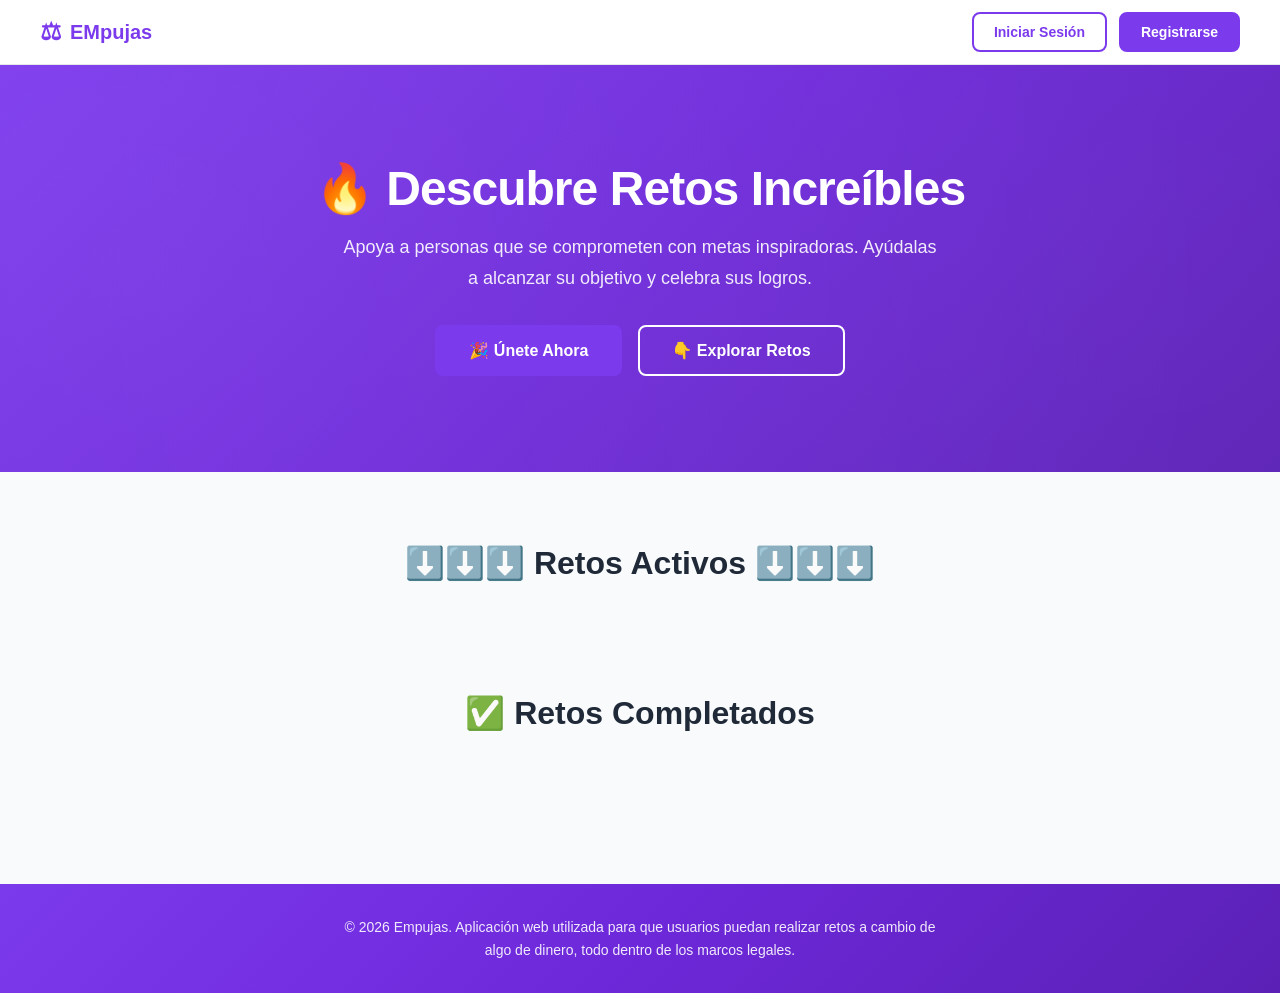
==== Documents/VisualStudioProjects/2.0/challenge-app/src/main/webapp/index.html @ 2b6a4ec1 "Add purple footer with legal disclaimer to all pages Footer: © 2026 Empujas. Aplicación web utilizad" ====
<!DOCTYPE html>
<html lang="es">
<head>
    <meta charset="UTF-8">
    <meta name="viewport" content="width=device-width, initial-scale=1.0">
    <title>EMpujas - Retos Increíbles</title>
    <link rel="stylesheet" href="css/style.css">
</head>
<body>
    <nav class="navbar">
        <div class="nav-container">
            <a href="/" class="nav-logo">
                <span class="logo-icon">&#9878;</span>
                <span class="logo-text">EMpujas</span>
            </a>
            <div class="nav-links" id="navLinks">
                <a href="login.html" class="btn btn-outline">Iniciar Sesión</a>
                <a href="register.html" class="btn btn-primary">Registrarse</a>
            </div>
        </div>
    </nav>

    <main>
        <section class="hero">
            <div class="hero-content">
                <h1>&#128293; Descubre Retos Increíbles</h1>
                <p class="hero-subtitle">Apoya a personas que se comprometen con metas inspiradoras. Ayúdalas a alcanzar su objetivo y celebra sus logros.</p>
                <div class="hero-actions">
                    <a href="register.html" class="btn btn-primary btn-lg">&#127881; Únete Ahora</a>
                    <a href="#challenges" class="btn btn-outline btn-lg">&#128071; Explorar Retos</a>
                </div>
            </div>
        </section>

        <section id="challenges" class="challenges-section">
            <div class="container">
                <h2>&#11015;&#65039;&#11015;&#65039;&#11015;&#65039; Retos Activos &#11015;&#65039;&#11015;&#65039;&#11015;&#65039;</h2>
                <div id="estado" class="estado"></div>
                <div id="activeChallengesGrid" class="challenges-grid"></div>
                <h2 id="completedHeading" style="margin-top:3rem">&#9989; Retos Completados</h2>
                <div id="completedChallengesGrid" class="challenges-grid"></div>
            </div>
        </section>
    </main>

    <div id="detailModal" class="modal-overlay hidden">
        <div class="modal-content modal-lg">
            <button class="modal-close" id="closeDetail">&times;</button>
            <div id="detailContent"></div>
        </div>
    </div>

    <div id="donateModal" class="modal-overlay hidden">
        <div class="modal-content">
            <button class="modal-close" id="closeDonate">&times;</button>
            <div id="donateContent">
                <h3>&#128176; Apoya este Reto</h3>
                <p class="donate-subtitle">Introduce la cantidad que quieres aportar</p>
                <form id="donateForm">
                    <input type="hidden" id="donateChallengeId">
                    <div class="form-group">
                        <label for="donorName">Tu Nombre</label>
                        <input type="text" id="donorName" placeholder="Tu nombre" required>
                    </div>
                    <div class="form-group">
                        <label for="donateAmount">Cantidad (&euro;)</label>
                        <input type="number" id="donateAmount" placeholder="0.00" min="1" step="0.01" required>
                    </div>
                    <div class="form-group">
                        <label>Método de Pago</label>
                        <div class="payment-options">
                            <label class="payment-option">
                                <input type="radio" name="payment" value="card" checked>
                                <span>&#128179; Tarjeta de Crédito/Débito</span>
                            </label>
                            <label class="payment-option">
                                <input type="radio" name="payment" value="paypal">
                                <span>&#128179; PayPal</span>
                            </label>
                            <label class="payment-option">
                                <input type="radio" name="payment" value="mobile">
                                <span>&#128241; Pago Móvil</span>
                            </label>
                        </div>
                    </div>
                    <div class="card-details" id="cardDetails">
                        <div class="form-group">
                            <label for="cardNumber">Número de Tarjeta</label>
                            <input type="text" id="cardNumber" placeholder="1234 5678 9012 3456">
                        </div>
                        <div class="form-row">
                            <div class="form-group">
                                <label for="cardName">Titular de la Tarjeta</label>
                                <input type="text" id="cardName" placeholder="Juan Pérez">
                            </div>
                        </div>
                        <div class="form-row form-row-3">
                            <div class="form-group">
                                <label for="expiry">Fecha de Caducidad</label>
                                <input type="text" id="expiry" placeholder="MM/AA">
                            </div>
                            <div class="form-group">
                                <label for="cvv">CVV</label>
                                <input type="text" id="cvv" placeholder="123">
                            </div>
                        </div>
                    </div>
                    <p class="note">Nota: Esta pasarela de pago es ficticia. No se procesan pagos reales.</p>
                    <div class="form-actions">
                        <button type="button" class="btn btn-outline" id="cancelDonate">Cancelar</button>
                        <button type="submit" class="btn btn-primary">&#128176; Confirmar Pago</button>
                    </div>
                </form>
                <div id="donateResultado" class="donate-resultado"></div>
            </div>
        </div>
    </div>

    <div id="reportModal" class="modal-overlay hidden">
        <div class="modal-content">
            <button class="modal-close" id="closeReport">&times;</button>
            <div id="reportContent">
                <h3>&#128681; Reportar Reto</h3>
                <p class="donate-subtitle">Describe por qu&eacute; este reto deber&iacute;a ser revisado</p>
                <form id="reportForm">
                    <input type="hidden" id="reportChallengeId">
                    <div class="form-group">
                        <label for="reportReason">Motivo del Reporte</label>
                        <textarea id="reportReason" placeholder="Explica por qu&eacute; este reto no cumple con las normas legales o de la comunidad..." rows="4" required></textarea>
                    </div>
                    <div class="form-actions">
                        <button type="button" class="btn btn-outline" id="cancelReport">Cancelar</button>
                        <button type="submit" class="btn btn-danger">&#128681; Enviar Reporte</button>
                    </div>
                </form>
                <div id="reportResultado" class="donate-resultado"></div>
            </div>
        </div>
    </div>

    <div id="reasonModal" class="modal-overlay hidden">
        <div class="modal-content modal-sm">
            <h3 id="reasonModalTitle">&#128681; Motivo Obligatorio</h3>
            <p id="reasonModalDesc" class="donate-subtitle"></p>
            <form id="reasonForm">
                <div class="form-group">
                    <label for="reasonInput">Explica el motivo:</label>
                    <textarea id="reasonInput" placeholder="Escribe el motivo de esta acci&oacute;n..." rows="4" required></textarea>
                </div>
                <div class="form-actions">
                    <button type="button" class="btn btn-outline" id="cancelReason">Cancelar</button>
                    <button type="submit" class="btn btn-danger" id="confirmReason">&#128680; Confirmar</button>
                </div>
            </form>
            <div id="reasonResultado" class="donate-resultado"></div>
        </div>
    </div>

    <footer class="site-footer">
        <div class="footer-content">
            <p>&copy; 2026 Empujas. Aplicaci&oacute;n web utilizada para que usuarios puedan realizar retos a cambio de algo de dinero, todo dentro de los marcos legales.</p>
        </div>
    </footer>

    <script src="js/app.js"></script>
</body>
</html>
---- Documents/VisualStudioProjects/2.0/challenge-app/src/main/webapp/css/style.css ----
* {
    box-sizing: border-box;
    margin: 0;
    padding: 0;
}

body {
    font-family: Arial, Helvetica, sans-serif;
    color: #1f2937;
    background: #f8fafc;
    min-height: 100vh;
}

body.auth-page {
    background: linear-gradient(135deg, #eef2ff, #f8fafc);
}

.container {
    max-width: 1200px;
    margin: 0 auto;
    padding: 1.5rem;
}

.navbar {
    background: rgba(255, 255, 255, 0.95);
    backdrop-filter: blur(8px);
    border-bottom: 1px solid #e5e7eb;
    padding: 0 1.5rem;
    position: sticky;
    top: 0;
    z-index: 100;
}

.nav-container {
    max-width: 1200px;
    margin: 0 auto;
    display: flex;
    justify-content: space-between;
    align-items: center;
    height: 4rem;
}

.nav-logo {
    display: flex;
    align-items: center;
    gap: 0.5rem;
    text-decoration: none;
    color: #7C3AED;
    font-weight: bold;
    font-size: 1.25rem;
}

.logo-icon {
    font-size: 1.5rem;
}

.nav-links {
    display: flex;
    gap: 0.75rem;
}

.btn {
    display: inline-block;
    padding: 0.625rem 1.25rem;
    border-radius: 0.5rem;
    font-size: 0.875rem;
    font-weight: 600;
    text-decoration: none;
    cursor: pointer;
    border: 2px solid transparent;
    transition: all 0.25s ease;
    text-align: center;
}

.btn-primary {
    background: #7C3AED;
    color: #ffffff;
    border-color: #7C3AED;
}

.btn-primary:hover {
    background: #6D28D9;
    border-color: #6D28D9;
    transform: translateY(-1px);
    box-shadow: 0 4px 12px rgba(124, 58, 237, 0.35);
}

.btn-outline {
    background: transparent;
    color: #7C3AED;
    border-color: #7C3AED;
}

.btn-outline:hover {
    background: #f5f3ff;
    transform: translateY(-1px);
}

.btn-success {
    background: #10B981;
    color: #ffffff;
    border-color: #10B981;
}

.btn-success:hover {
    background: #059669;
    border-color: #059669;
    transform: translateY(-1px);
    box-shadow: 0 4px 12px rgba(16, 185, 129, 0.35);
}

.btn-lg {
    padding: 0.875rem 2rem;
    font-size: 1rem;
}

.btn-full {
    width: 100%;
}

.hero {
    background: linear-gradient(135deg, #7C3AED 0%, #6D28D9 50%, #5B21B6 100%);
    color: #ffffff;
    padding: 6rem 1.5rem;
    text-align: center;
    position: relative;
    overflow: hidden;
}

.hero::before {
    content: '';
    position: absolute;
    top: -50%;
    left: -50%;
    width: 200%;
    height: 200%;
    background: radial-gradient(circle at 30% 50%, rgba(255, 255, 255, 0.06) 0%, transparent 60%),
                radial-gradient(circle at 70% 50%, rgba(255, 255, 255, 0.04) 0%, transparent 60%);
    pointer-events: none;
}

.hero-content {
    max-width: 760px;
    margin: 0 auto;
    position: relative;
    z-index: 1;
}

.hero h1 {
    font-size: 3rem;
    margin-bottom: 1rem;
    line-height: 1.15;
    font-weight: 800;
    letter-spacing: -0.02em;
}

.hero-subtitle {
    font-size: 1.125rem;
    line-height: 1.7;
    margin-bottom: 2rem;
    opacity: 0.9;
    max-width: 600px;
    margin-left: auto;
    margin-right: auto;
}

.hero-actions {
    display: flex;
    gap: 1rem;
    justify-content: center;
    flex-wrap: wrap;
}

.hero-actions .btn-outline {
    color: #ffffff;
    border-color: #ffffff;
}

.hero-actions .btn-outline:hover {
    background: rgba(255, 255, 255, 0.15);
    box-shadow: none;
}

@keyframes fadeInUp {
    from { opacity: 0; transform: translateY(20px); }
    to { opacity: 1; transform: translateY(0); }
}

.challenges-section {
    padding: 3rem 1.5rem;
}

.challenges-section h2 {
    text-align: center;
    font-size: 2rem;
    margin-bottom: 2rem;
    color: #1f2937;
    font-weight: 700;
}

.challenges-grid {
    display: grid;
    grid-template-columns: repeat(auto-fill, minmax(340px, 1fr));
    gap: 1.5rem;
    max-width: 1200px;
    margin: 0 auto;
}

.challenge-card {
    background: #ffffff;
    border-radius: 1rem;
    padding: 1.5rem;
    box-shadow: 0 4px 12px rgba(0, 0, 0, 0.06);
    border: 1px solid #e5e7eb;
    transition: all 0.3s ease;
    display: flex;
    flex-direction: column;
    position: relative;
    overflow: hidden;
    animation: fadeInUp 0.5s ease forwards;
}

.challenge-card::before {
    content: '';
    position: absolute;
    top: 0;
    left: 0;
    right: 0;
    height: 4px;
    background: linear-gradient(90deg, #7C3AED, #A78BFA);
    border-radius: 1rem 1rem 0 0;
}

.challenge-card.completed::before {
    background: linear-gradient(90deg, #10B981, #34D399);
}

.challenge-card:hover {
    box-shadow: 0 12px 32px rgba(0, 0, 0, 0.12);
    transform: translateY(-3px);
    border-color: #d1d5db;
}

.card-image {
    width: calc(100% + 3rem);
    margin: -1.5rem -1.5rem 1rem -1.5rem;
    height: 200px;
    overflow: hidden;
    border-radius: 1rem 1rem 0 0;
}

.card-image img {
    width: 100%;
    height: 100%;
    object-fit: cover;
    transition: transform 0.3s ease;
}

.challenge-card:hover .card-image img {
    transform: scale(1.05);
}

.fav-btn {
    position: absolute;
    top: 1rem;
    right: 1rem;
    z-index: 2;
    background: rgba(255, 255, 255, 0.9);
    border: none;
    width: 2.5rem;
    height: 2.5rem;
    border-radius: 50%;
    font-size: 1.25rem;
    cursor: pointer;
    display: flex;
    align-items: center;
    justify-content: center;
    color: #6b7280;
    transition: all 0.2s;
    box-shadow: 0 2px 8px rgba(0,0,0,0.1);
}

.fav-btn:hover {
    transform: scale(1.15);
    background: #ffffff;
}

.fav-btn.fav-active {
    color: #ef4444;
    background: #fef2f2;
}

.challenge-card h3 {
    font-size: 1.125rem;
    margin-bottom: 0.5rem;
    color: #1f2937;
    line-height: 1.3;
    padding-right: 2.5rem;
}

.challenge-creator {
    color: #6b7280;
    font-size: 0.8125rem;
    margin-bottom: 0.75rem;
}

.challenge-desc {
    color: #4b5563;
    font-size: 0.875rem;
    line-height: 1.6;
    margin-bottom: 1rem;
    flex-grow: 1;
    display: -webkit-box;
    -webkit-line-clamp: 3;
    -webkit-box-orient: vertical;
    overflow: hidden;
}

.challenge-progress {
    margin-bottom: 1rem;
}

.progress-bar {
    background: #e5e7eb;
    border-radius: 9999px;
    height: 0.75rem;
    overflow: hidden;
    margin-bottom: 0.5rem;
    position: relative;
}

.progress-fill {
    height: 100%;
    border-radius: 9999px;
    background: linear-gradient(90deg, #7C3AED, #A78BFA);
    transition: width 0.8s ease;
    position: relative;
}

.progress-fill::after {
    content: '';
    position: absolute;
    top: 0;
    left: 0;
    right: 0;
    bottom: 0;
    background: linear-gradient(90deg, transparent, rgba(255, 255, 255, 0.3), transparent);
    animation: shimmer 2s infinite;
}

@keyframes shimmer {
    0% { transform: translateX(-100%); }
    100% { transform: translateX(100%); }
}

.challenge-card.completed .progress-fill {
    background: linear-gradient(90deg, #10B981, #34D399);
}

.progress-info {
    display: flex;
    justify-content: space-between;
    font-size: 0.8125rem;
    color: #6b7280;
}

.challenge-stats {
    display: flex;
    justify-content: space-between;
    align-items: center;
    margin-bottom: 1rem;
    font-size: 0.8125rem;
    color: #6b7280;
}

.challenge-status {
    display: inline-block;
    padding: 0.25rem 0.75rem;
    border-radius: 9999px;
    font-size: 0.75rem;
    font-weight: 600;
}

.status-active {
    background: #fef3c7;
    color: #92400e;
}

.status-completed {
    background: #d1fae5;
    color: #065f46;
}

.challenge-actions {
    display: flex;
    gap: 0.5rem;
    flex-wrap: wrap;
}

.challenge-actions .btn {
    flex: 1;
    font-size: 0.8125rem;
    padding: 0.5rem 0.75rem;
}

.estado {
    text-align: center;
    padding: 1rem;
    color: #6b7280;
}

.modal-overlay {
    position: fixed;
    top: 0;
    left: 0;
    width: 100%;
    height: 100%;
    background: rgba(0, 0, 0, 0.5);
    display: flex;
    justify-content: center;
    align-items: center;
    z-index: 1000;
    padding: 1rem;
    backdrop-filter: blur(4px);
}

.modal-overlay.hidden {
    display: none;
}

.modal-content {
    background: #ffffff;
    border-radius: 1rem;
    padding: 2rem;
    max-width: 500px;
    width: 100%;
    max-height: 90vh;
    overflow-y: auto;
    position: relative;
    box-shadow: 0 20px 60px rgba(0, 0, 0, 0.15);
    animation: fadeInUp 0.3s ease;
}

.modal-lg {
    max-width: 800px;
}

.modal-close {
    position: absolute;
    top: 1rem;
    right: 1rem;
    background: none;
    border: none;
    font-size: 1.5rem;
    cursor: pointer;
    color: #6b7280;
    width: 2rem;
    height: 2rem;
    display: flex;
    align-items: center;
    justify-content: center;
    border-radius: 0.5rem;
    transition: all 0.2s;
}

.modal-close:hover {
    background: #f3f4f6;
    color: #1f2937;
}

.detail-layout {
    display: grid;
    grid-template-columns: 1fr 1fr;
    gap: 2rem;
}

.detail-info h2 {
    font-size: 1.5rem;
    margin-bottom: 0.5rem;
    line-height: 1.3;
}

.detail-meta {
    color: #6b7280;
    font-size: 0.875rem;
    margin-bottom: 1rem;
}

.detail-image {
    width: 100%;
    max-height: 300px;
    overflow: hidden;
    border-radius: 0.75rem;
    margin-bottom: 1rem;
}

.detail-image img {
    width: 100%;
    height: 100%;
    object-fit: cover;
}

.detail-desc {
    color: #4b5563;
    line-height: 1.7;
    margin-bottom: 1.5rem;
}

.completed-badge {
    display: inline-block;
    background: #d1fae5;
    color: #065f46;
    padding: 0.25rem 0.75rem;
    border-radius: 9999px;
    font-size: 0.75rem;
    font-weight: 600;
    margin-bottom: 0.75rem;
}

.completed-confirmation {
    background: linear-gradient(135deg, #f0fdf4, #ecfdf5);
    border: 1px solid #bbf7d0;
    border-radius: 0.75rem;
    padding: 1rem;
    margin-top: 1rem;
    color: #065f46;
    font-weight: 500;
    text-align: center;
}

.video-container {
    position: relative;
    padding-bottom: 56.25%;
    height: 0;
    overflow: hidden;
    border-radius: 0.75rem;
    margin-bottom: 1rem;
    box-shadow: 0 4px 16px rgba(0, 0, 0, 0.1);
}

.video-container iframe {
    position: absolute;
    top: 0;
    left: 0;
    width: 100%;
    height: 100%;
}

.detail-panel {
    background: linear-gradient(135deg, #f9fafb, #ffffff);
    border-radius: 0.75rem;
    padding: 1.5rem;
    border: 1px solid #e5e7eb;
    box-shadow: 0 2px 8px rgba(0, 0, 0, 0.04);
}

.detail-panel h3 {
    margin-bottom: 1rem;
    font-size: 1.125rem;
    color: #1f2937;
}

.panel-progress {
    margin-bottom: 1.5rem;
}

.panel-stat {
    display: flex;
    justify-content: space-between;
    padding: 0.625rem 0;
    border-bottom: 1px solid #e5e7eb;
    font-size: 0.875rem;
}

.panel-stat:last-child {
    border-bottom: none;
}

.auth-container {
    min-height: calc(100vh - 4rem);
    display: flex;
    justify-content: center;
    align-items: center;
    padding: 2rem 1rem;
}

.auth-card {
    background: #ffffff;
    border-radius: 1rem;
    padding: 2.5rem;
    max-width: 420px;
    width: 100%;
    box-shadow: 0 10px 30px rgba(0, 0, 0, 0.08);
    text-align: center;
    animation: fadeInUp 0.4s ease;
}

.auth-icon {
    font-size: 2.5rem;
    margin-bottom: 0.75rem;
}

.auth-card h1 {
    font-size: 1.75rem;
    margin-bottom: 0.5rem;
}

.auth-subtitle {
    color: #6b7280;
    margin-bottom: 1.5rem;
}

.auth-link {
    margin-top: 1.25rem;
    font-size: 0.875rem;
    color: #6b7280;
}

.auth-link a {
    color: #7C3AED;
    text-decoration: none;
    font-weight: 600;
}

.auth-link a:hover {
    text-decoration: underline;
}

.form-group {
    margin-bottom: 1.25rem;
    text-align: left;
}

.form-group label {
    display: block;
    font-size: 0.875rem;
    font-weight: 600;
    margin-bottom: 0.375rem;
    color: #374151;
}

.form-group input,
.form-group textarea,
.form-group select {
    width: 100%;
    padding: 0.75rem;
    border: 1px solid #d1d5db;
    border-radius: 0.5rem;
    font-size: 0.9375rem;
    color: #1f2937;
    background: #ffffff;
    transition: all 0.2s;
}

.form-group input:focus,
.form-group textarea:focus {
    outline: none;
    border-color: #7C3AED;
    box-shadow: 0 0 0 3px rgba(124, 58, 237, 0.15);
}

.form-group textarea {
    resize: vertical;
    min-height: 100px;
}

.form-row {
    display: grid;
    grid-template-columns: 1fr;
    gap: 1rem;
}

.form-row-3 {
    grid-template-columns: 1fr 1fr;
}

.form-actions {
    display: flex;
    gap: 0.75rem;
    justify-content: flex-end;
    margin-top: 1.5rem;
}

.form-actions-center {
    justify-content: center;
}

.form-page {
    max-width: 800px;
}

.form-page h1 {
    text-align: center;
    margin-bottom: 1rem;
    font-size: 2rem;
}

.page-header {
    text-align: center;
    margin-bottom: 2.5rem;
}

.page-header h1 {
    font-size: 2.25rem;
    margin-bottom: 0.5rem;
}

.header-subtitle {
    color: #6b7280;
    font-size: 1.1rem;
}

.warning-banner {
    background: linear-gradient(135deg, #fff7ed, #fffbeb);
    border: 1px solid #fed7aa;
    border-radius: 0.75rem;
    padding: 1rem;
    margin-bottom: 2rem;
    display: flex;
    gap: 0.75rem;
    align-items: flex-start;
    font-size: 0.875rem;
    color: #9a3412;
}

.warning-icon {
    font-size: 1.25rem;
    flex-shrink: 0;
}

.payment-options {
    display: flex;
    flex-direction: column;
    gap: 0.5rem;
}

.payment-option {
    display: flex;
    align-items: center;
    gap: 0.5rem;
    padding: 0.75rem;
    border: 1px solid #e5e7eb;
    border-radius: 0.5rem;
    cursor: pointer;
    font-size: 0.875rem;
    transition: all 0.2s;
}

.payment-option:hover {
    border-color: #c4b5fd;
    background: #faf5ff;
}

.payment-option:has(input:checked) {
    border-color: #7C3AED;
    background: #f5f3ff;
}

.card-details {
    margin-top: 1rem;
    padding-top: 1rem;
    border-top: 1px solid #e5e7eb;
    transition: all 0.3s ease;
}

.note {
    font-size: 0.75rem;
    color: #9ca3af;
    margin-top: 0.75rem;
    font-style: italic;
}

.resultado {
    margin-top: 1rem;
    padding: 0.75rem;
    border-radius: 0.5rem;
    text-align: center;
    font-size: 0.875rem;
}

.donate-resultado {
    margin-top: 1rem;
}

.donate-subtitle {
    color: #6b7280;
    margin-bottom: 1.5rem;
    text-align: center;
}

.resultado.error {
    background: #fef2f2;
    color: #b91c1c;
    border: 1px solid #fecaca;
}

.resultado.success {
    background: #f0fdf4;
    color: #065f46;
    border: 1px solid #bbf7d0;
}

.dashboard {
    padding-top: 2rem;
}

.user-info {
    display: flex;
    align-items: center;
    gap: 1rem;
    margin-bottom: 2rem;
    padding: 1.5rem;
    background: linear-gradient(135deg, #faf5ff, #ffffff);
    border-radius: 1rem;
    border: 1px solid #e5e7eb;
    box-shadow: 0 2px 8px rgba(0, 0, 0, 0.04);
}

.user-avatar {
    font-size: 3rem;
    background: #f5f3ff;
    width: 4rem;
    height: 4rem;
    display: flex;
    align-items: center;
    justify-content: center;
    border-radius: 1rem;
}

.user-info h2 {
    font-size: 1.5rem;
}

.user-info p {
    color: #6b7280;
}

.summary-cards {
    display: grid;
    grid-template-columns: repeat(auto-fit, minmax(180px, 1fr));
    gap: 1rem;
    margin-bottom: 2rem;
}

.summary-card {
    background: #ffffff;
    border-radius: 0.75rem;
    padding: 1.5rem;
    text-align: center;
    border: 1px solid #e5e7eb;
    transition: all 0.3s ease;
    position: relative;
    overflow: hidden;
}

.summary-card:hover {
    transform: translateY(-2px);
    box-shadow: 0 8px 24px rgba(0, 0, 0, 0.08);
}

.summary-card::before {
    content: '';
    position: absolute;
    top: 0;
    left: 0;
    right: 0;
    height: 3px;
}

.summary-card:nth-child(1)::before {
    background: linear-gradient(90deg, #7C3AED, #A78BFA);
}

.summary-card:nth-child(2)::before {
    background: linear-gradient(90deg, #10B981, #34D399);
}

.summary-card:nth-child(3)::before {
    background: linear-gradient(90deg, #F59E0B, #FBBF24);
}

.summary-card:nth-child(4)::before {
    background: linear-gradient(90deg, #ef4444, #f87171);
}

.summary-icon {
    font-size: 1.5rem;
    margin-bottom: 0.5rem;
    display: inline-flex;
    align-items: center;
    justify-content: center;
    width: 3rem;
    height: 3rem;
    border-radius: 0.75rem;
}

.summary-card:nth-child(1) .summary-icon {
    background: #f5f3ff;
}

.summary-card:nth-child(2) .summary-icon {
    background: #ecfdf5;
}

.summary-card:nth-child(3) .summary-icon {
    background: #fffbeb;
}

.summary-card:nth-child(4) .summary-icon {
    background: #fef2f2;
}

.summary-number {
    font-size: 1.75rem;
    font-weight: bold;
    color: #1f2937;
}

.summary-label {
    font-size: 0.8125rem;
    color: #6b7280;
    margin-top: 0.25rem;
}

.back-link {
    display: inline-flex;
    align-items: center;
    gap: 0.4rem;
    margin-bottom: 1rem;
    font-size: 0.875rem;
}

.tabs {
    display: flex;
    gap: 0.5rem;
    margin-bottom: 1.5rem;
    border-bottom: 2px solid #e5e7eb;
    padding-bottom: 0;
}

.tab {
    padding: 0.75rem 1.5rem;
    background: none;
    border: none;
    font-size: 0.9375rem;
    font-weight: 600;
    color: #6b7280;
    cursor: pointer;
    border-bottom: 2px solid transparent;
    margin-bottom: -2px;
    transition: all 0.2s;
    position: relative;
}

.tab:hover {
    color: #7C3AED;
}

.tab.active {
    color: #7C3AED;
    border-bottom-color: #7C3AED;
}

.tab-content {
    min-height: 200px;
}

.kickstarter-form .form-section {
    background: #ffffff;
    border: 1px solid #e5e7eb;
    border-radius: 1rem;
    padding: 1.5rem;
    margin-bottom: 1.5rem;
    display: flex;
    gap: 1.25rem;
    transition: box-shadow 0.2s;
}

.kickstarter-form .form-section:hover {
    box-shadow: 0 4px 16px rgba(0, 0, 0, 0.06);
}

.section-icon {
    font-size: 2rem;
    flex-shrink: 0;
    width: 3rem;
    text-align: center;
    padding-top: 0.25rem;
}

.section-content {
    flex: 1;
}

.section-content h2 {
    font-size: 1.25rem;
    margin-bottom: 1rem;
    color: #1f2937;
}

.field-hint {
    display: block;
    font-size: 0.75rem;
    color: #9ca3af;
    margin-top: 0.375rem;
    font-style: italic;
}

.input-group {
    display: flex;
    align-items: stretch;
}

.input-prefix {
    background: #f3f4f6;
    border: 1px solid #d1d5db;
    border-right: none;
    border-radius: 0.5rem 0 0 0.5rem;
    padding: 0.75rem 1rem;
    font-size: 0.9375rem;
    color: #374151;
    font-weight: 600;
}

.input-group input {
    border-radius: 0 0.5rem 0.5rem 0;
}

.preview-section {
    background: linear-gradient(135deg, #faf5ff, #ffffff);
}

.preview-card {
    background: #ffffff;
    border: 1px solid #e5e7eb;
    border-radius: 0.75rem;
    padding: 1.25rem;
    margin-top: 0.5rem;
}

.preview-image-container {
    width: calc(100% + 2.5rem);
    margin: -1.25rem -1.25rem 1rem -1.25rem;
    height: 180px;
    overflow: hidden;
    border-radius: 0.75rem 0.75rem 0 0;
}

.preview-image-container img {
    width: 100%;
    height: 100%;
    object-fit: cover;
}

.preview-card h3 {
    font-size: 1.125rem;
    margin-bottom: 0.5rem;
}

.preview-desc {
    color: #4b5563;
    font-size: 0.875rem;
    line-height: 1.5;
    margin-bottom: 0.75rem;
}

.preview-meta {
    color: #7C3AED;
    font-weight: 600;
    font-size: 0.875rem;
}

.site-footer {
    background: linear-gradient(135deg, #7C3AED 0%, #6D28D9 50%, #5B21B6 100%);
    color: rgba(255, 255, 255, 0.9);
    padding: 2rem 1.5rem;
    margin-top: 3rem;
    text-align: center;
}

.footer-content {
    max-width: 1200px;
    margin: 0 auto;
}

.footer-content p {
    font-size: 0.875rem;
    line-height: 1.6;
    max-width: 600px;
    margin: 0 auto;
}

@media (max-width: 768px) {
    .hero h1 {
        font-size: 2rem;
    }

    .hero {
        padding: 3.5rem 1rem;
    }

    .hero-subtitle {
        font-size: 1rem;
    }

    .challenges-grid {
        grid-template-columns: 1fr;
    }

    .detail-layout {
        grid-template-columns: 1fr;
    }

    .summary-cards {
        grid-template-columns: 1fr 1fr;
    }

    .form-row-3 {
        grid-template-columns: 1fr;
    }

    .auth-card {
        padding: 1.5rem;
    }

    .modal-content {
        padding: 1.25rem;
    }

    .nav-container {
        height: 3.5rem;
    }

    .hero {
        padding: 3rem 1rem;
    }

    .kickstarter-form .form-section {
        flex-direction: column;
        gap: 0.75rem;
    }

    .section-icon {
        text-align: left;
        padding-top: 0;
    }
}

@media (max-width: 480px) {
    .hero h1 {
        font-size: 1.5rem;
    }

    .btn-lg {
        padding: 0.75rem 1.25rem;
        font-size: 0.875rem;
    }

    .hero-actions {
        flex-direction: column;
    }

.btn-danger {
    background: #ef4444;
    color: #ffffff;
    border-color: #ef4444;
}

.btn-danger:hover {
    background: #dc2626;
    border-color: #dc2626;
    transform: translateY(-1px);
    box-shadow: 0 4px 12px rgba(239, 68, 68, 0.35);
}

.btn-outline-danger {
    background: transparent;
    color: #ef4444;
    border-color: #ef4444;
}

.btn-outline-danger:hover {
    background: #fef2f2;
    transform: translateY(-1px);
}

.btn-sm {
    padding: 0.375rem 0.75rem;
    font-size: 0.75rem;
}

.challenge-actions .btn-outline.report-challenge {
    color: #f59e0b;
    border-color: #f59e0b;
    background: transparent;
    font-size: 0.75rem;
    padding: 0.375rem 0.75rem;
    flex: none;
}

.challenge-actions .btn-outline.report-challenge:hover {
    background: #fffbeb;
    transform: translateY(-1px);
}

.admin-actions {
    display: flex;
    gap: 0.5rem;
    margin-top: 0.75rem;
    padding-top: 0.75rem;
    border-top: 1px solid #fee2e2;
}

.admin-actions .btn {
    flex: 1;
}

.admin-actions-panel {
    margin-top: 1rem;
    padding-top: 1rem;
    border-top: 2px solid #fee2e2;
}

.admin-actions-panel .btn {
    margin-bottom: 0.5rem;
}

.btn-shield {
    background: #dc2626 !important;
    color: #ffffff !important;
    border-color: #dc2626 !important;
    font-size: 0.8rem;
    padding: 0.4rem 0.8rem;
    box-shadow: 0 2px 8px rgba(220, 38, 38, 0.5);
}

.btn-shield:hover {
    background: #991b1b !important;
    border-color: #991b1b !important;
    transform: translateY(-2px);
    box-shadow: 0 4px 16px rgba(220, 38, 38, 0.6);
}

.modal-sm {
    max-width: 480px;
}

.admin-tabs {
    display: flex;
    gap: 0.5rem;
    margin: 1.5rem 0 1rem;
    border-bottom: 2px solid #e5e7eb;
    padding-bottom: 0.5rem;
}

.admin-tab {
    padding: 0.5rem 1rem;
    border: none;
    background: transparent;
    color: #6b7280;
    font-size: 0.875rem;
    font-weight: 600;
    cursor: pointer;
    border-radius: 0.375rem;
    transition: all 0.2s;
}

.admin-tab:hover {
    background: #f3f4f6;
    color: #374151;
}

.admin-tab.active {
    background: #7c3aed;
    color: #ffffff;
}

.admin-tab-content {
    min-height: 200px;
    max-height: 60vh;
    overflow-y: auto;
}

.admin-list {
    display: flex;
    flex-direction: column;
    gap: 0.75rem;
}

.admin-list-item {
    background: #f9fafb;
    border: 1px solid #e5e7eb;
    border-radius: 0.5rem;
    padding: 1rem;
    transition: all 0.2s;
}

.admin-list-item:not(:last-child) {
    border-bottom: 2px dashed #d1d5db;
    border-radius: 0.5rem 0.5rem 0 0;
    margin-bottom: 0;
}

.admin-list-item:hover {
    border-color: #d1d5db;
    box-shadow: 0 2px 8px rgba(0, 0, 0, 0.05);
}

.admin-list-actions {
    display: flex;
    gap: 0.5rem;
    margin-top: 0.75rem;
    padding-top: 0.75rem;
    border-top: 1px solid #e5e7eb;
}

.view-challenge-btn {
    font-size: 0.75rem;
    padding: 0.3rem 0.7rem;
}

.admin-list-separator {
    text-align: center;
    color: #d1d5db;
    font-size: 0.75rem;
    letter-spacing: 0.2em;
    padding: 0.25rem 0;
    user-select: none;
}

.admin-list-header {
    display: flex;
    justify-content: space-between;
    align-items: center;
    margin-bottom: 0.5rem;
}

.admin-list-badge {
    font-size: 0.75rem;
    font-weight: 700;
    color: #7c3aed;
    text-transform: uppercase;
    letter-spacing: 0.05em;
}

.admin-list-badge-ban {
    color: #dc2626;
}

.admin-list-date {
    font-size: 0.75rem;
    color: #9ca3af;
}

.admin-list-body p {
    margin: 0.25rem 0;
    font-size: 0.875rem;
    color: #374151;
    line-height: 1.5;
}

.admin-list-body strong {
    color: #111827;
}

.admin-list-email {
    border-left: 4px solid #7c3aed;
}

.admin-list-admin {
    margin-top: 0.5rem !important;
    font-style: italic;
    color: #9ca3af !important;
    font-size: 0.8rem !important;
    text-align: right;
}

.unban-btn {
    margin-top: 0.5rem;
}

.challenge-actions {
        flex-direction: column;
    }

    .form-actions {
        flex-direction: column;
    }

    .form-actions .btn {
        width: 100%;
    }

    .summary-cards {
        grid-template-columns: 1fr;
    }
}

.admin-page .page-header {
    margin-bottom: 1.5rem;
}

.admin-search {
    margin-bottom: 1.5rem;
}

.search-input {
    width: 100%;
    max-width: 400px;
    padding: 0.75rem 1rem;
    border: 1px solid #d1d5db;
    border-radius: 0.5rem;
    font-size: 0.9375rem;
    transition: all 0.2s;
}

.search-input:focus {
    outline: none;
    border-color: #7C3AED;
    box-shadow: 0 0 0 3px rgba(124, 58, 237, 0.15);
}

.admin-table-container {
    overflow-x: auto;
    background: #ffffff;
    border-radius: 0.75rem;
    border: 1px solid #e5e7eb;
    box-shadow: 0 2px 8px rgba(0, 0, 0, 0.04);
}

.admin-table {
    width: 100%;
    border-collapse: collapse;
    font-size: 0.875rem;
}

.admin-table thead {
    background: #f9fafb;
    border-bottom: 2px solid #e5e7eb;
}

.admin-table th {
    padding: 0.875rem 1rem;
    text-align: left;
    font-weight: 700;
    color: #374151;
    font-size: 0.75rem;
    text-transform: uppercase;
    letter-spacing: 0.05em;
    white-space: nowrap;
}

.admin-table td {
    padding: 0.875rem 1rem;
    border-bottom: 1px solid #f3f4f6;
    color: #4b5563;
    vertical-align: top;
}

.admin-table tbody tr:hover {
    background: #faf5ff;
}

.admin-table tbody tr:last-child td {
    border-bottom: none;
}

.admin-table .cell-id {
    font-weight: 700;
    color: #7c3aed;
    white-space: nowrap;
}

.admin-table .cell-title {
    font-weight: 600;
    color: #1f2937;
    min-width: 150px;
}

.admin-table .cell-email {
    font-size: 0.8125rem;
    color: #9ca3af;
}

.admin-table .cell-reason {
    min-width: 200px;
    max-width: 300px;
}

.admin-table .cell-date {
    white-space: nowrap;
    font-size: 0.8125rem;
    color: #9ca3af;
}

.admin-table .cell-actions {
    white-space: nowrap;
}

.admin-table .cell-type {
    font-weight: 600;
}

.admin-table .cell-user {
    font-weight: 600;
    color: #1f2937;
}

.user-avatar-sm {
    font-size: 1rem;
    margin-right: 0.25rem;
}

.admin-empty {
    text-align: center;
    padding: 3rem 1rem;
    color: #6b7280;
    font-size: 1.1rem;
    background: #ffffff;
    border-radius: 0.75rem;
    border: 1px solid #e5e7eb;
}

.thank-you-message {
    background: linear-gradient(135deg, #f0fdf4, #ecfdf5);
    border: 1px solid #bbf7d0;
    border-radius: 0.75rem;
    padding: 1.25rem;
    margin-bottom: 1rem;
    text-align: center;
}

.thank-you-icon {
    font-size: 2rem;
    margin-bottom: 0.5rem;
}

.thank-you-text {
    font-size: 1rem;
    line-height: 1.6;
    color: #065f46;
    font-style: italic;
}

.thank-you-author {
    margin-top: 0.75rem;
    font-size: 0.875rem;
    color: #047857;
    font-weight: 600;
}

.completion-pending {
    background: linear-gradient(135deg, #fffbeb, #fef3c7);
    border: 1px solid #fde68a;
    border-radius: 0.75rem;
    padding: 1.25rem;
    margin-bottom: 1rem;
    text-align: center;
}

.completion-pending p {
    margin-bottom: 0.75rem;
    color: #92400e;
    font-weight: 500;
}

.completion-locked {
    background: linear-gradient(135deg, #f3f4f6, #f9fafb);
    border: 1px solid #e5e7eb;
    border-radius: 0.75rem;
    padding: 1rem;
    margin-bottom: 1rem;
    text-align: center;
    font-size: 0.875rem;
    color: #6b7280;
}

.admin-page .admin-tabs {
    margin-top: 0;
}

@media (max-width: 768px) {
    .admin-table {
        font-size: 0.8125rem;
    }
    .admin-table th,
    .admin-table td {
        padding: 0.625rem 0.75rem;
    }
    .admin-table .cell-reason {
        min-width: 120px;
        max-width: 200px;
    }
}
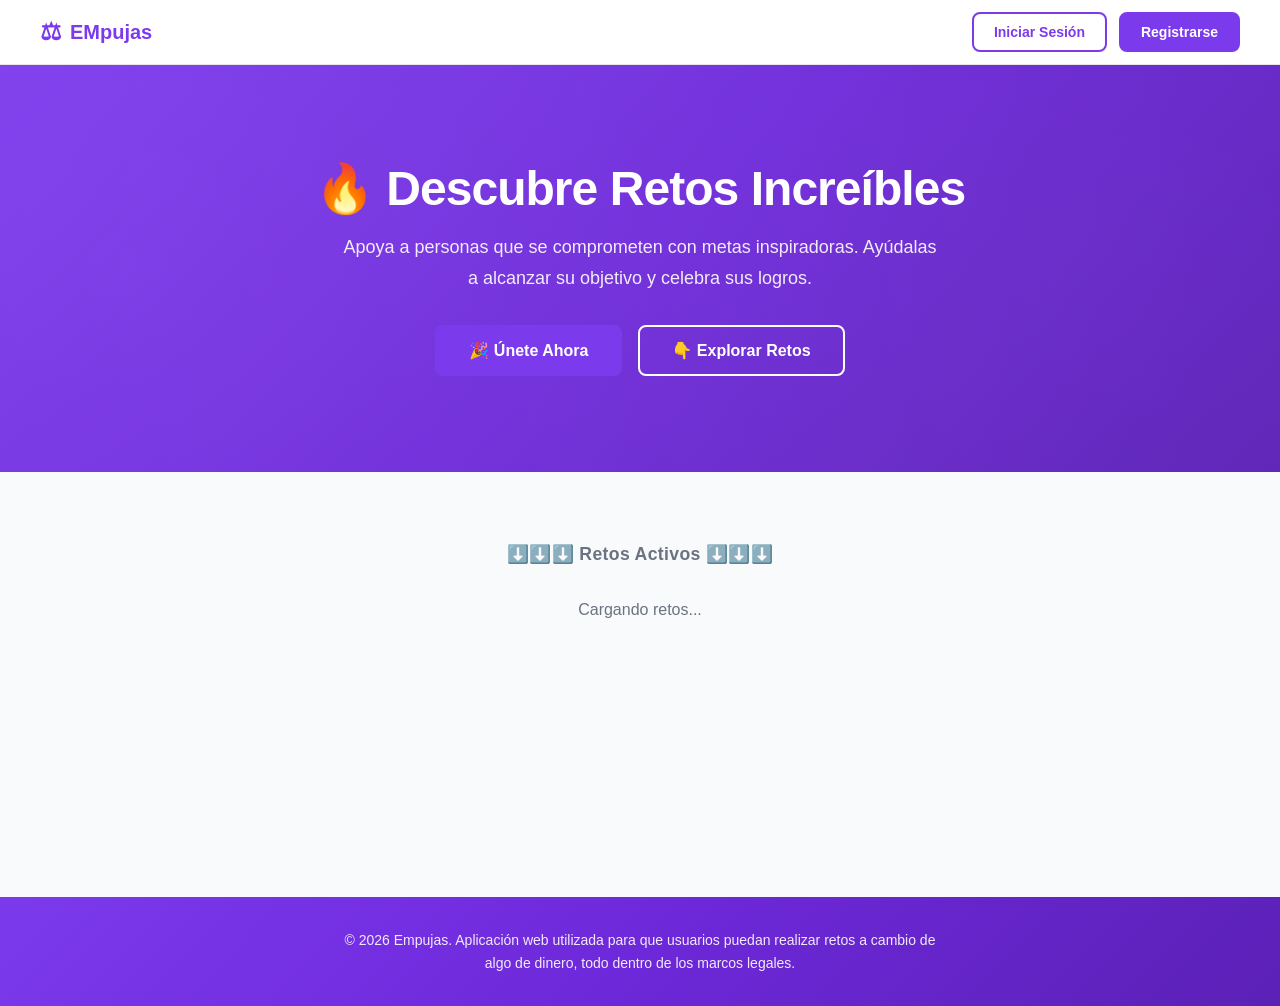
==== commit 4359d3aa: "Fix: sticky footer, subtle headings, admin tabs colorimetry, loading inside grid" ====
--- a/Documents/VisualStudioProjects/2.0/challenge-app/src/main/webapp/index.html
+++ b/Documents/VisualStudioProjects/2.0/challenge-app/src/main/webapp/index.html
@@ -34,10 +34,9 @@
 
         <section id="challenges" class="challenges-section">
             <div class="container">
-                <h2>&#11015;&#65039;&#11015;&#65039;&#11015;&#65039; Retos Activos &#11015;&#65039;&#11015;&#65039;&#11015;&#65039;</h2>
-                <div id="estado" class="estado"></div>
-                <div id="activeChallengesGrid" class="challenges-grid"></div>
-                <h2 id="completedHeading" style="margin-top:3rem">&#9989; Retos Completados</h2>
+                <p class="section-label">&#11015;&#65039;&#11015;&#65039;&#11015;&#65039; Retos Activos &#11015;&#65039;&#11015;&#65039;&#11015;&#65039;</p>
+                <div id="activeChallengesGrid" class="challenges-grid"><div id="estado" class="estado">Cargando retos...</div></div>
+                <p id="completedHeading" class="section-label" style="margin-top:2.5rem;display:none">&#9989; Retos Completados</p>
                 <div id="completedChallengesGrid" class="challenges-grid"></div>
             </div>
         </section>
--- a/Documents/VisualStudioProjects/2.0/challenge-app/src/main/webapp/css/style.css
+++ b/Documents/VisualStudioProjects/2.0/challenge-app/src/main/webapp/css/style.css
@@ -9,6 +9,12 @@
     color: #1f2937;
     background: #f8fafc;
     min-height: 100vh;
+    display: flex;
+    flex-direction: column;
+}
+
+main {
+    flex: 1 0 auto;
 }
 
 body.auth-page {
@@ -192,10 +198,27 @@
 
 .challenges-section h2 {
     text-align: center;
-    font-size: 2rem;
-    margin-bottom: 2rem;
+    font-size: 1.75rem;
+    margin-bottom: 1.5rem;
     color: #1f2937;
     font-weight: 700;
+}
+
+.section-label {
+    text-align: center;
+    font-size: 1.1rem;
+    margin-bottom: 1.25rem;
+    color: #6b7280;
+    font-weight: 600;
+    letter-spacing: 0.02em;
+}
+
+.challenges-grid {
+    min-height: 120px;
+}
+
+.challenges-grid .estado {
+    grid-column: 1 / -1;
 }
 
 .challenges-grid {
@@ -1074,8 +1097,9 @@
     background: linear-gradient(135deg, #7C3AED 0%, #6D28D9 50%, #5B21B6 100%);
     color: rgba(255, 255, 255, 0.9);
     padding: 2rem 1.5rem;
-    margin-top: 3rem;
-    text-align: center;
+    margin-top: auto;
+    text-align: center;
+    flex-shrink: 0;
 }
 
 .footer-content {
@@ -1250,29 +1274,29 @@
     gap: 0.5rem;
     margin: 1.5rem 0 1rem;
     border-bottom: 2px solid #e5e7eb;
-    padding-bottom: 0.5rem;
+    padding-bottom: 0;
 }
 
 .admin-tab {
-    padding: 0.5rem 1rem;
+    padding: 0.75rem 1.5rem;
     border: none;
-    background: transparent;
-    color: #6b7280;
-    font-size: 0.875rem;
+    background: none;
+    color: #6b7280;
+    font-size: 0.9375rem;
     font-weight: 600;
     cursor: pointer;
-    border-radius: 0.375rem;
+    border-bottom: 2px solid transparent;
+    margin-bottom: -2px;
     transition: all 0.2s;
 }
 
 .admin-tab:hover {
-    background: #f3f4f6;
-    color: #374151;
+    color: #7C3AED;
 }
 
 .admin-tab.active {
-    background: #7c3aed;
-    color: #ffffff;
+    color: #7C3AED;
+    border-bottom-color: #7C3AED;
 }
 
 .admin-tab-content {
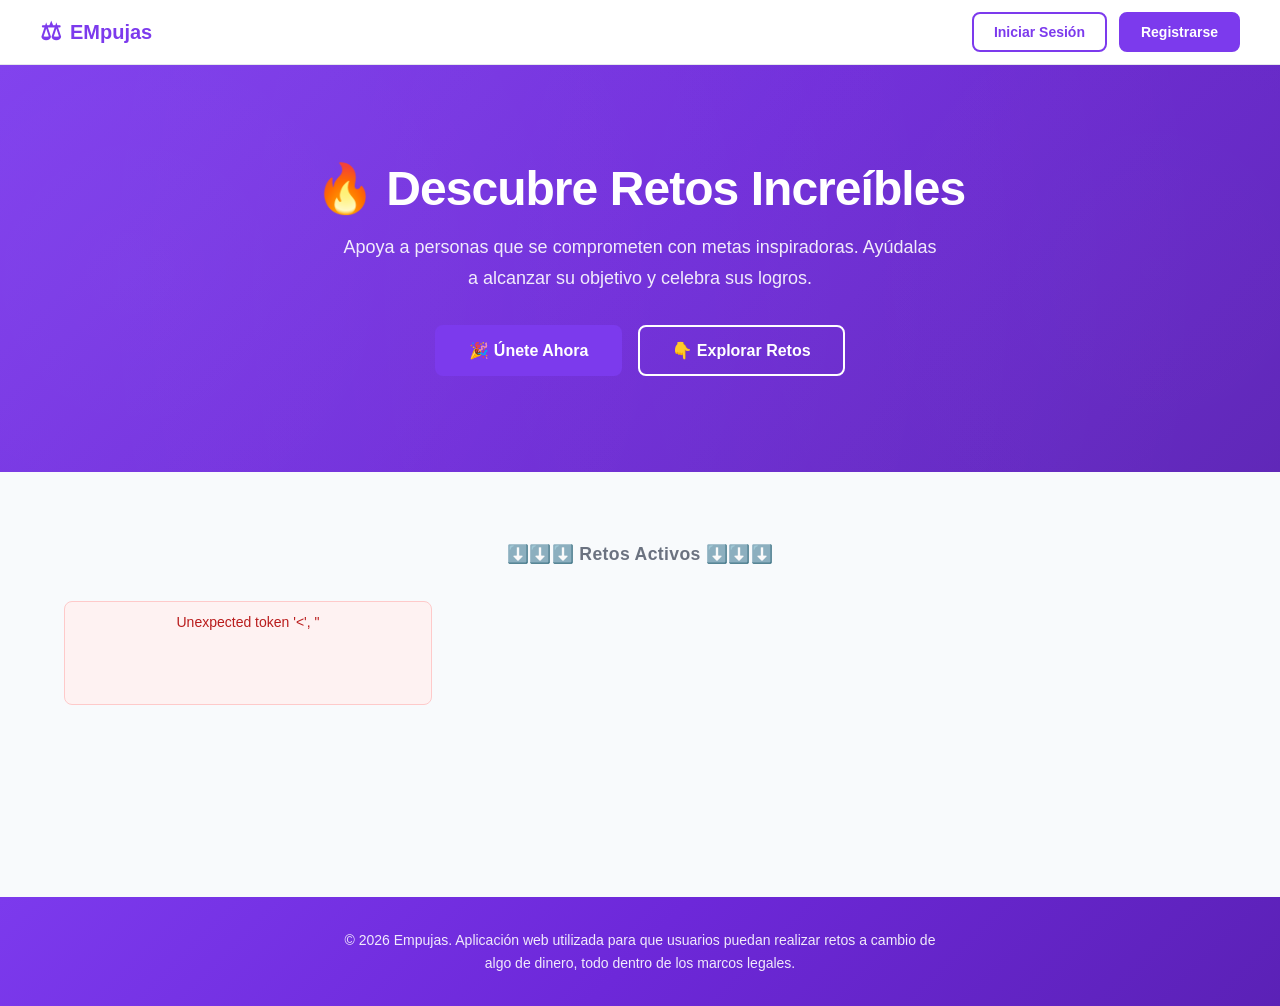
==== commit 5e74ef0a: "Add donation limits clarification (min 1€, goal cap)" ====
--- a/Documents/VisualStudioProjects/2.0/challenge-app/src/main/webapp/index.html
+++ b/Documents/VisualStudioProjects/2.0/challenge-app/src/main/webapp/index.html
@@ -55,6 +55,7 @@
             <div id="donateContent">
                 <h3>&#128176; Apoya este Reto</h3>
                 <p class="donate-subtitle">Introduce la cantidad que quieres aportar</p>
+                <p class="field-hint" style="margin-bottom:1rem;color:#6b7280;font-size:0.85rem;text-align:center">M&iacute;nimo 1&euro; por donaci&oacute;n. No se aceptar&aacute;n donaciones que superen la meta del reto.</p>
                 <form id="donateForm">
                     <input type="hidden" id="donateChallengeId">
                     <div class="form-group">
--- a/Documents/VisualStudioProjects/2.0/challenge-app/src/main/webapp/css/style.css
+++ b/Documents/VisualStudioProjects/2.0/challenge-app/src/main/webapp/css/style.css
@@ -1339,8 +1339,8 @@
 }
 
 .view-challenge-btn {
-    font-size: 0.75rem;
-    padding: 0.3rem 0.7rem;
+    font-size: 0.875rem;
+    padding: 0.625rem 1.25rem;
 }
 
 .admin-list-separator {
